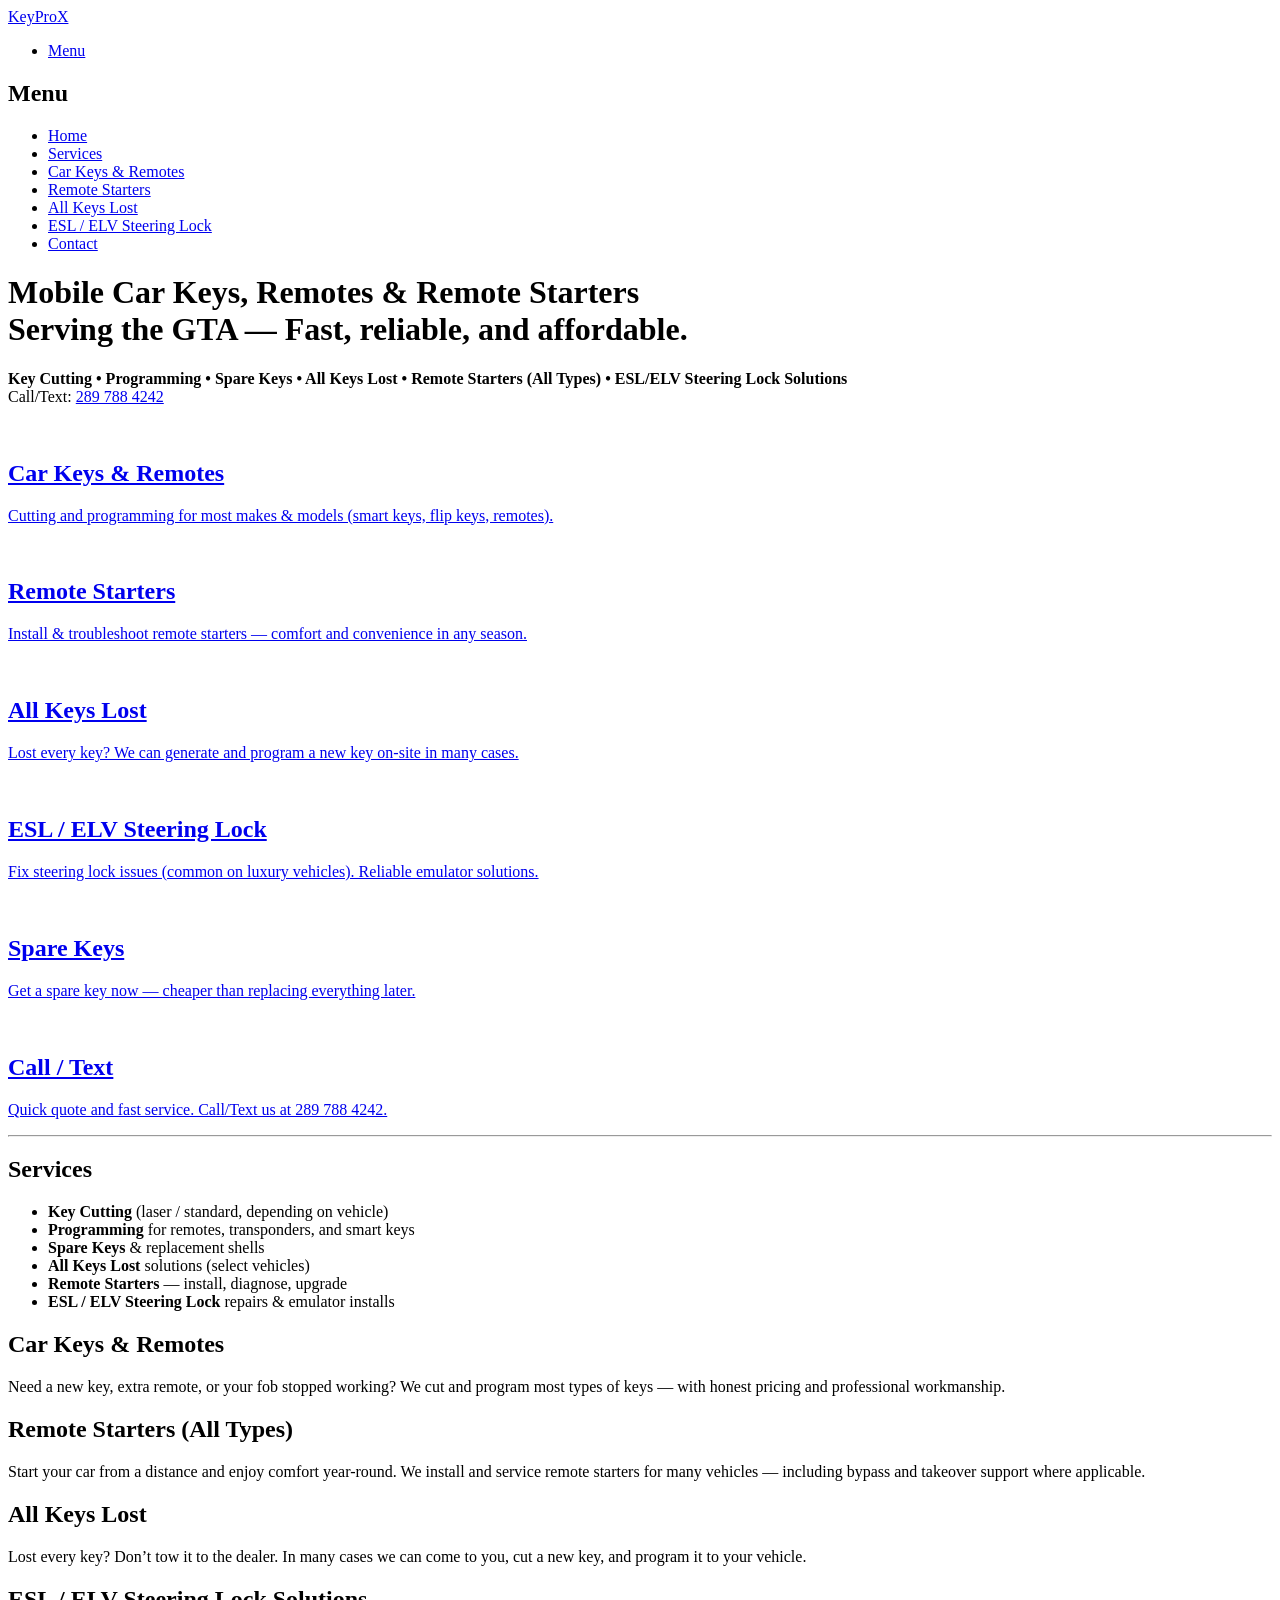
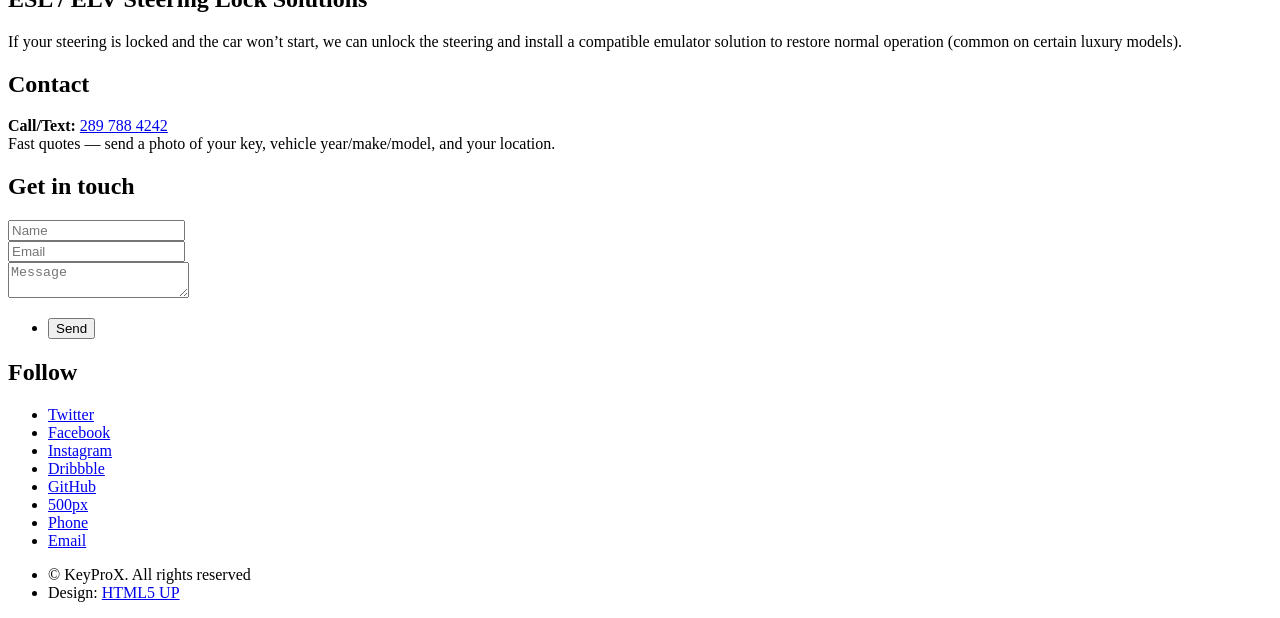
==== index.html @ 0f5be0f5 "Add files via upload" ====
<!DOCTYPE HTML>
<!--
	Phantom by HTML5 UP
	html5up.net | @ajlkn
	Free for personal and commercial use under the CCA 3.0 license (html5up.net/license)
-->
<html>
	<head>
		<title>KeyProX | Car Keys, Remotes & Remote Starters</title>
		<meta charset="utf-8" />
		<meta name="viewport" content="width=device-width, initial-scale=1, user-scalable=no" />
		<link rel="stylesheet" href="assets/css/main.css" />
		<noscript><link rel="stylesheet" href="assets/css/noscript.css" /></noscript>
	</head>
	<body class="is-preload">
		<a id="top"></a>
		<!-- Wrapper -->
			<div id="wrapper">

				<!-- Header -->
					<header id="header">
						<div class="inner">

							<!-- Logo -->
								<a href="index.html" class="logo">
									<span class="symbol"><img src="images/logo.svg" alt="" /></span><span class="title">KeyProX</span>
								</a>

							<!-- Nav -->
								<nav>
									<ul>
										<li><a href="#menu">Menu</a></li>
									</ul>
								</nav>

						</div>
					</header>

				<!-- Menu -->
					<nav id="menu">
						<h2>Menu</h2>
						<ul>
							<li><a href="#top">Home</a></li>
							<li><a href="#services">Services</a></li>
							<li><a href="#keys-remotes">Car Keys & Remotes</a></li>
							<li><a href="#remote-starters">Remote Starters</a></li>
							<li><a href="#all-keys-lost">All Keys Lost</a></li>
							<li><a href="#esl-elv">ESL / ELV Steering Lock</a></li>
							<li><a href="#contact">Contact</a></li>
						</ul>
					</nav>

				<!-- Main -->
					<div id="main">
						<div class="inner">
							<header>
								<h1>Mobile Car Keys, Remotes & Remote Starters<br />
								Serving the GTA — Fast, reliable, and affordable.</h1>
								<p><strong>Key Cutting • Programming • Spare Keys • All Keys Lost • Remote Starters (All Types) • ESL/ELV Steering Lock Solutions</strong><br />
								Call/Text: <a href="tel:2897884242">289 788 4242</a></p>
							</header>
							<section class="tiles">
<article class="style1">
									<span class="image">
										<img src="images/pic01.jpg" alt="" />
									</span>
									<a href="#keys-remotes">
										<h2>Car Keys & Remotes</h2>
										<div class="content">
											<p>Cutting and programming for most makes & models (smart keys, flip keys, remotes).</p>
										</div>
									</a>
								</article>
<article class="style2">
									<span class="image">
										<img src="images/pic02.jpg" alt="" />
									</span>
									<a href="#remote-starters">
										<h2>Remote Starters</h2>
										<div class="content">
											<p>Install & troubleshoot remote starters — comfort and convenience in any season.</p>
										</div>
									</a>
								</article>
<article class="style3">
									<span class="image">
										<img src="images/pic03.jpg" alt="" />
									</span>
									<a href="#all-keys-lost">
										<h2>All Keys Lost</h2>
										<div class="content">
											<p>Lost every key? We can generate and program a new key on-site in many cases.</p>
										</div>
									</a>
								</article>
<article class="style4">
									<span class="image">
										<img src="images/pic04.jpg" alt="" />
									</span>
									<a href="#esl-elv">
										<h2>ESL / ELV Steering Lock</h2>
										<div class="content">
											<p>Fix steering lock issues (common on luxury vehicles). Reliable emulator solutions.</p>
										</div>
									</a>
								</article>
<article class="style5">
									<span class="image">
										<img src="images/pic05.jpg" alt="" />
									</span>
									<a href="#services">
										<h2>Spare Keys</h2>
										<div class="content">
											<p>Get a spare key now — cheaper than replacing everything later.</p>
										</div>
									</a>
								</article>
<article class="style6">
									<span class="image">
										<img src="images/pic06.jpg" alt="" />
									</span>
									<a href="#contact">
										<h2>Call / Text</h2>
										<div class="content">
											<p>Quick quote and fast service. Call/Text us at 289 788 4242.</p>
										</div>
									</a>
								</article>
							</section>
						</div>
					</div>

				
							<hr />
							<section id="services">
								<h2>Services</h2>
								<ul>
									<li><strong>Key Cutting</strong> (laser / standard, depending on vehicle)</li>
									<li><strong>Programming</strong> for remotes, transponders, and smart keys</li>
									<li><strong>Spare Keys</strong> & replacement shells</li>
									<li><strong>All Keys Lost</strong> solutions (select vehicles)</li>
									<li><strong>Remote Starters</strong> — install, diagnose, upgrade</li>
									<li><strong>ESL / ELV Steering Lock</strong> repairs & emulator installs</li>
								</ul>
							</section>

							<section id="keys-remotes">
								<h2>Car Keys & Remotes</h2>
								<p>Need a new key, extra remote, or your fob stopped working? We cut and program most types of keys — with honest pricing and professional workmanship.</p>
							</section>

							<section id="remote-starters">
								<h2>Remote Starters (All Types)</h2>
								<p>Start your car from a distance and enjoy comfort year-round. We install and service remote starters for many vehicles — including bypass and takeover support where applicable.</p>
							</section>

							<section id="all-keys-lost">
								<h2>All Keys Lost</h2>
								<p>Lost every key? Don’t tow it to the dealer. In many cases we can come to you, cut a new key, and program it to your vehicle.</p>
							</section>

							<section id="esl-elv">
								<h2>ESL / ELV Steering Lock Solutions</h2>
								<p>If your steering is locked and the car won’t start, we can unlock the steering and install a compatible emulator solution to restore normal operation (common on certain luxury models).</p>
							</section>

							<section id="contact">
								<h2>Contact</h2>
								<p><strong>Call/Text:</strong> <a href="tel:2897884242">289 788 4242</a><br />
								Fast quotes — send a photo of your key, vehicle year/make/model, and your location.</p>
							</section>

<!-- Footer -->
					<footer id="footer">
						<div class="inner">
							<section>
								<h2>Get in touch</h2>
								<form method="post" action="#">
									<div class="fields">
										<div class="field half">
											<input type="text" name="name" id="name" placeholder="Name" />
										</div>
										<div class="field half">
											<input type="email" name="email" id="email" placeholder="Email" />
										</div>
										<div class="field">
											<textarea name="message" id="message" placeholder="Message"></textarea>
										</div>
									</div>
									<ul class="actions">
										<li><input type="submit" value="Send" class="primary" /></li>
									</ul>
								</form>
							</section>
							<section>
								<h2>Follow</h2>
								<ul class="icons">
									<li><a href="#" class="icon brands style2 fa-twitter"><span class="label">Twitter</span></a></li>
									<li><a href="#" class="icon brands style2 fa-facebook-f"><span class="label">Facebook</span></a></li>
									<li><a href="#" class="icon brands style2 fa-instagram"><span class="label">Instagram</span></a></li>
									<li><a href="#" class="icon brands style2 fa-dribbble"><span class="label">Dribbble</span></a></li>
									<li><a href="#" class="icon brands style2 fa-github"><span class="label">GitHub</span></a></li>
									<li><a href="#" class="icon brands style2 fa-500px"><span class="label">500px</span></a></li>
									<li><a href="tel:2897884242" class="icon solid style2 fa-phone"><span class="label">Phone</span></a></li>
									<li><a href="mailto:info@example.com" class="icon solid style2 fa-envelope"><span class="label">Email</span></a></li>
								</ul>
							</section>
							<ul class="copyright">
								<li>&copy; KeyProX. All rights reserved</li><li>Design: <a href="http://html5up.net">HTML5 UP</a></li>
							</ul>
						</div>
					</footer>

			</div>

		<!-- Scripts -->
			<script src="assets/js/jquery.min.js"></script>
			<script src="assets/js/browser.min.js"></script>
			<script src="assets/js/breakpoints.min.js"></script>
			<script src="assets/js/util.js"></script>
			<script src="assets/js/main.js"></script>

	</body>
</html>
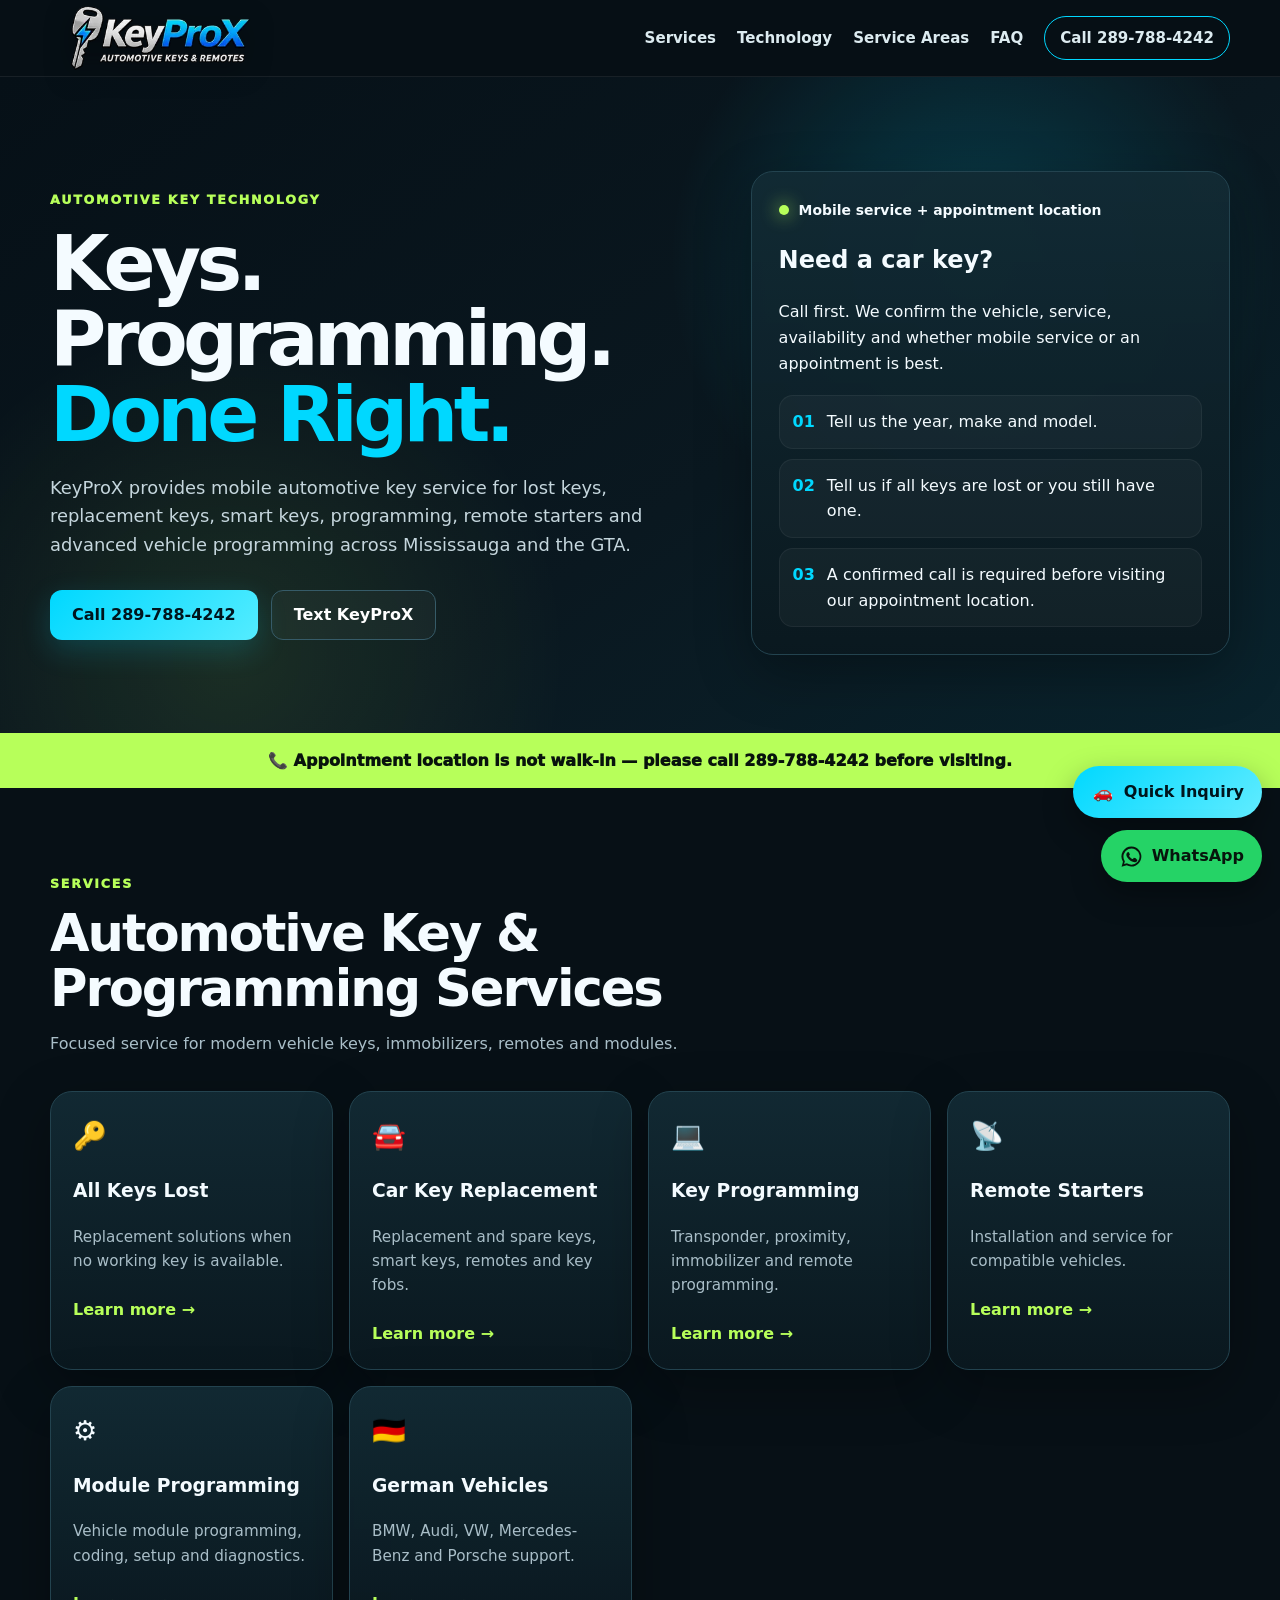
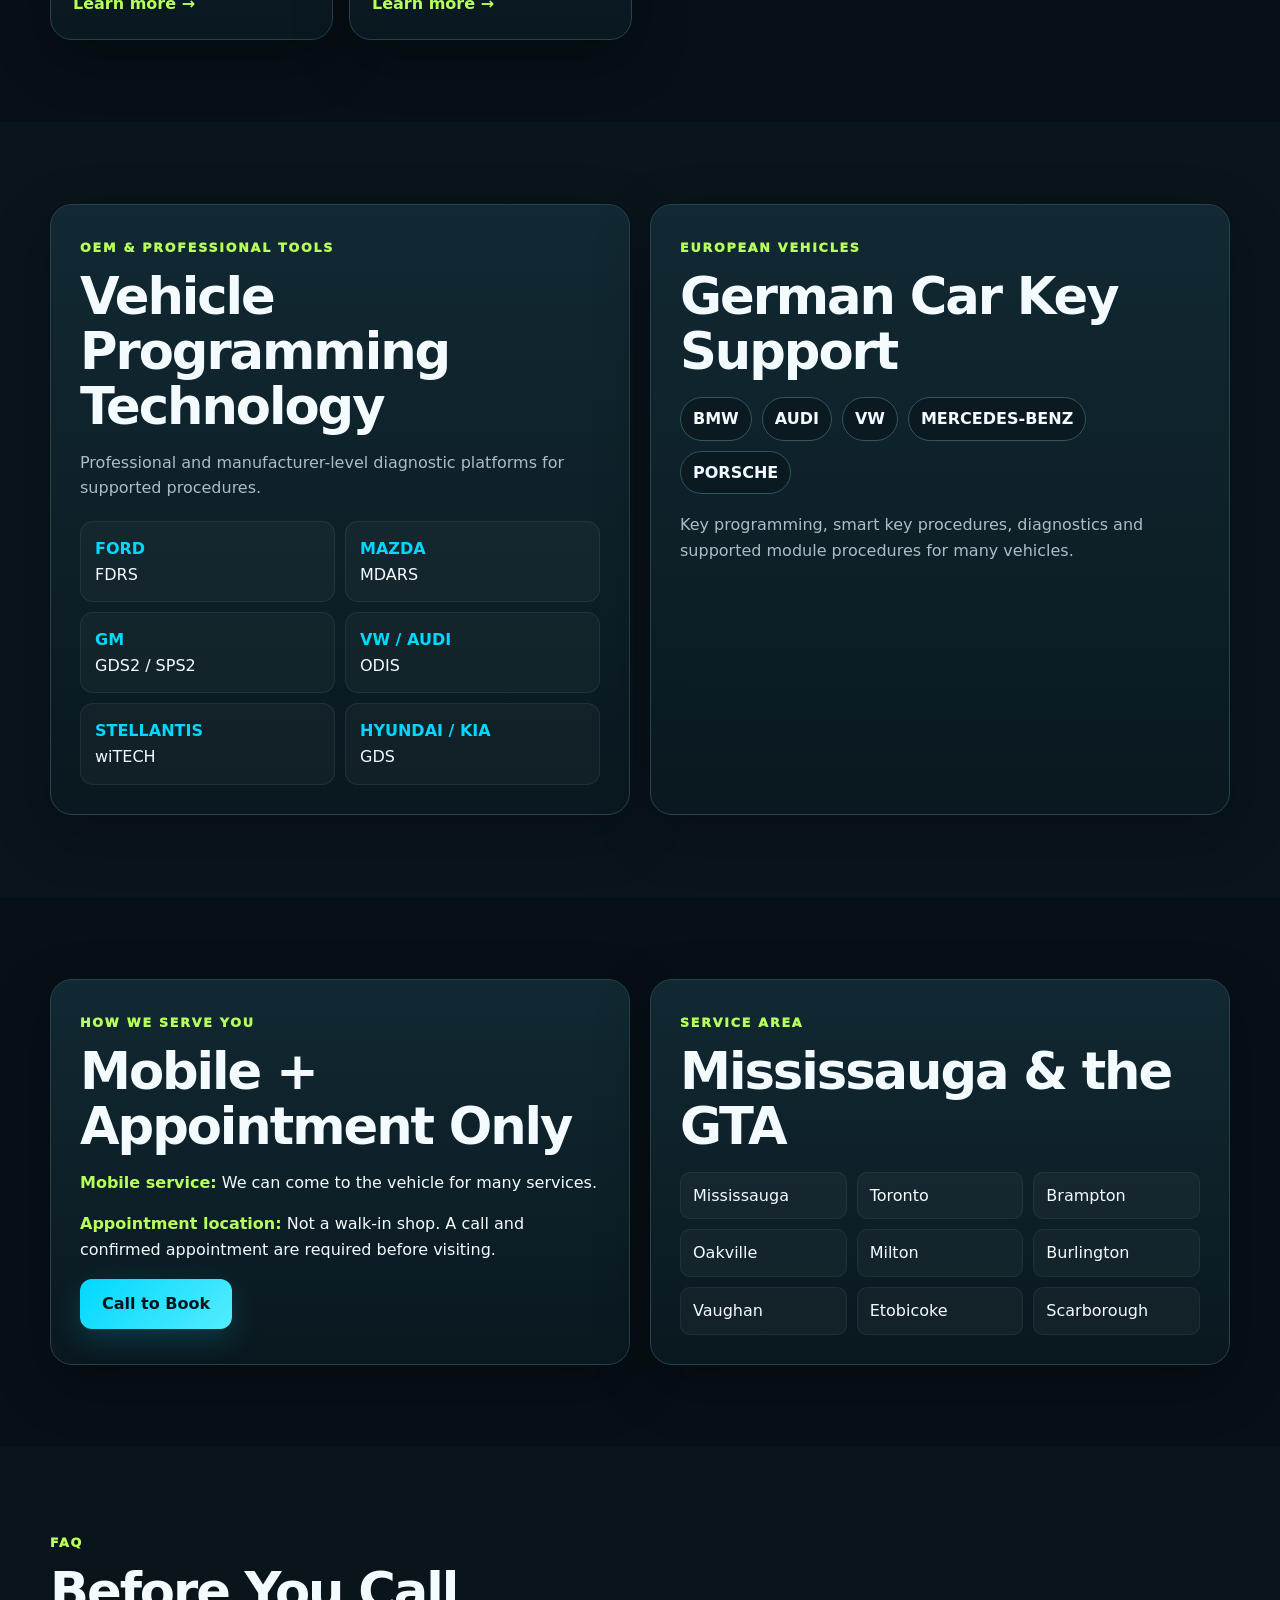
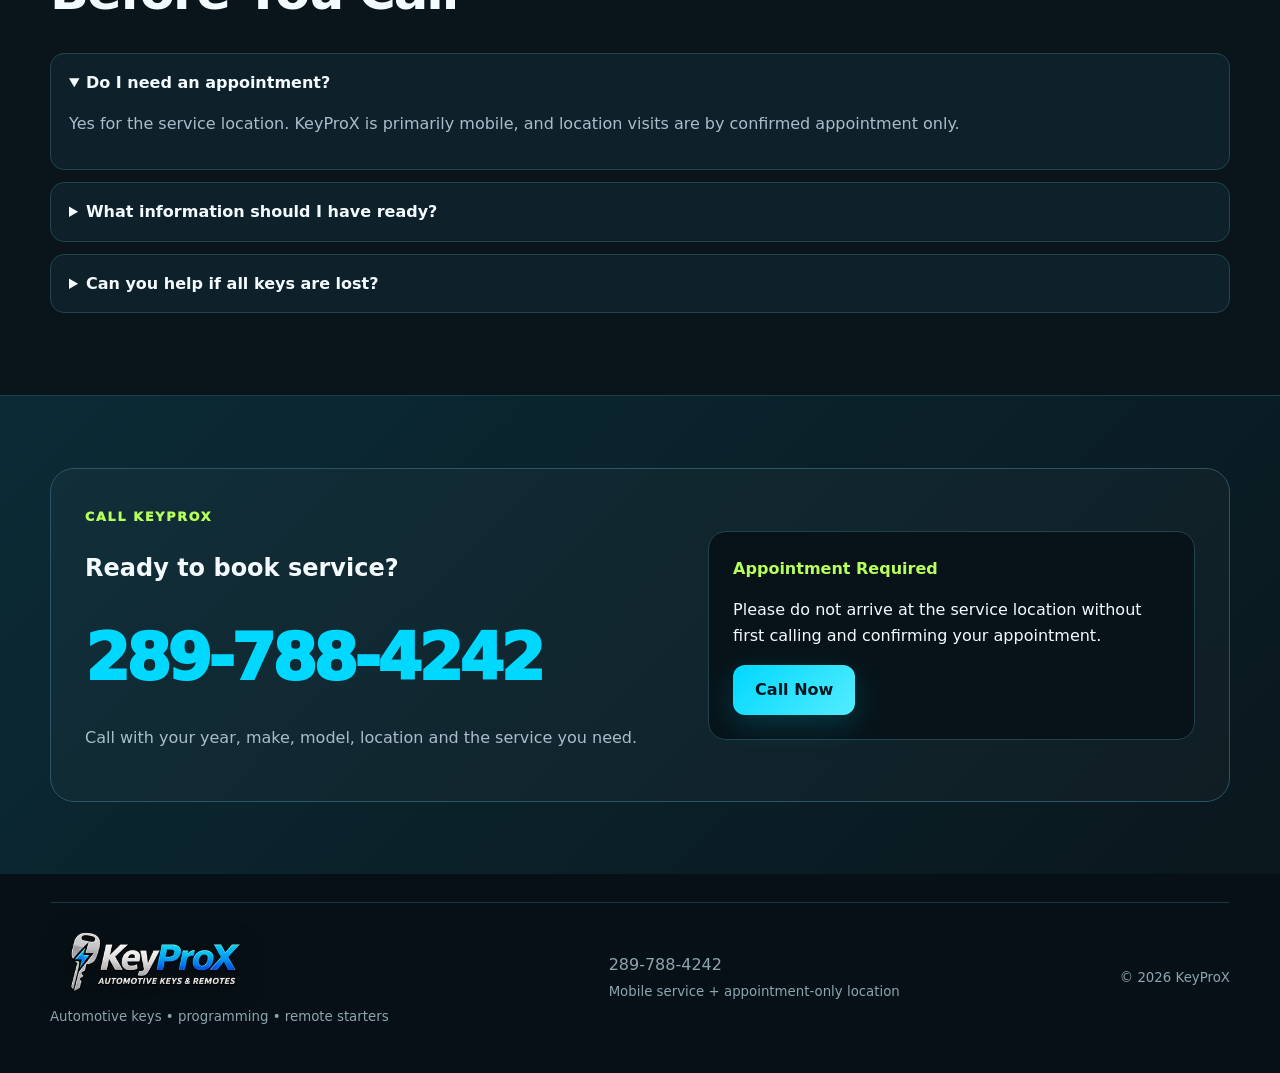
==== commit a2d3427c: "Replace site with complete KeyProX website" ====
--- a/index.html
+++ b/index.html
@@ -1,224 +1,10 @@
-<!DOCTYPE HTML>
-<!--
-	Phantom by HTML5 UP
-	html5up.net | @ajlkn
-	Free for personal and commercial use under the CCA 3.0 license (html5up.net/license)
--->
-<html>
-	<head>
-		<title>KeyProX | Car Keys, Remotes & Remote Starters</title>
-		<meta charset="utf-8" />
-		<meta name="viewport" content="width=device-width, initial-scale=1, user-scalable=no" />
-		<link rel="stylesheet" href="assets/css/main.css" />
-		<noscript><link rel="stylesheet" href="assets/css/noscript.css" /></noscript>
-	</head>
-	<body class="is-preload">
-		<a id="top"></a>
-		<!-- Wrapper -->
-			<div id="wrapper">
-
-				<!-- Header -->
-					<header id="header">
-						<div class="inner">
-
-							<!-- Logo -->
-								<a href="index.html" class="logo">
-									<span class="symbol"><img src="images/logo.svg" alt="" /></span><span class="title">KeyProX</span>
-								</a>
-
-							<!-- Nav -->
-								<nav>
-									<ul>
-										<li><a href="#menu">Menu</a></li>
-									</ul>
-								</nav>
-
-						</div>
-					</header>
-
-				<!-- Menu -->
-					<nav id="menu">
-						<h2>Menu</h2>
-						<ul>
-							<li><a href="#top">Home</a></li>
-							<li><a href="#services">Services</a></li>
-							<li><a href="#keys-remotes">Car Keys & Remotes</a></li>
-							<li><a href="#remote-starters">Remote Starters</a></li>
-							<li><a href="#all-keys-lost">All Keys Lost</a></li>
-							<li><a href="#esl-elv">ESL / ELV Steering Lock</a></li>
-							<li><a href="#contact">Contact</a></li>
-						</ul>
-					</nav>
-
-				<!-- Main -->
-					<div id="main">
-						<div class="inner">
-							<header>
-								<h1>Mobile Car Keys, Remotes & Remote Starters<br />
-								Serving the GTA — Fast, reliable, and affordable.</h1>
-								<p><strong>Key Cutting • Programming • Spare Keys • All Keys Lost • Remote Starters (All Types) • ESL/ELV Steering Lock Solutions</strong><br />
-								Call/Text: <a href="tel:2897884242">289 788 4242</a></p>
-							</header>
-							<section class="tiles">
-<article class="style1">
-									<span class="image">
-										<img src="images/pic01.jpg" alt="" />
-									</span>
-									<a href="#keys-remotes">
-										<h2>Car Keys & Remotes</h2>
-										<div class="content">
-											<p>Cutting and programming for most makes & models (smart keys, flip keys, remotes).</p>
-										</div>
-									</a>
-								</article>
-<article class="style2">
-									<span class="image">
-										<img src="images/pic02.jpg" alt="" />
-									</span>
-									<a href="#remote-starters">
-										<h2>Remote Starters</h2>
-										<div class="content">
-											<p>Install & troubleshoot remote starters — comfort and convenience in any season.</p>
-										</div>
-									</a>
-								</article>
-<article class="style3">
-									<span class="image">
-										<img src="images/pic03.jpg" alt="" />
-									</span>
-									<a href="#all-keys-lost">
-										<h2>All Keys Lost</h2>
-										<div class="content">
-											<p>Lost every key? We can generate and program a new key on-site in many cases.</p>
-										</div>
-									</a>
-								</article>
-<article class="style4">
-									<span class="image">
-										<img src="images/pic04.jpg" alt="" />
-									</span>
-									<a href="#esl-elv">
-										<h2>ESL / ELV Steering Lock</h2>
-										<div class="content">
-											<p>Fix steering lock issues (common on luxury vehicles). Reliable emulator solutions.</p>
-										</div>
-									</a>
-								</article>
-<article class="style5">
-									<span class="image">
-										<img src="images/pic05.jpg" alt="" />
-									</span>
-									<a href="#services">
-										<h2>Spare Keys</h2>
-										<div class="content">
-											<p>Get a spare key now — cheaper than replacing everything later.</p>
-										</div>
-									</a>
-								</article>
-<article class="style6">
-									<span class="image">
-										<img src="images/pic06.jpg" alt="" />
-									</span>
-									<a href="#contact">
-										<h2>Call / Text</h2>
-										<div class="content">
-											<p>Quick quote and fast service. Call/Text us at 289 788 4242.</p>
-										</div>
-									</a>
-								</article>
-							</section>
-						</div>
-					</div>
-
-				
-							<hr />
-							<section id="services">
-								<h2>Services</h2>
-								<ul>
-									<li><strong>Key Cutting</strong> (laser / standard, depending on vehicle)</li>
-									<li><strong>Programming</strong> for remotes, transponders, and smart keys</li>
-									<li><strong>Spare Keys</strong> & replacement shells</li>
-									<li><strong>All Keys Lost</strong> solutions (select vehicles)</li>
-									<li><strong>Remote Starters</strong> — install, diagnose, upgrade</li>
-									<li><strong>ESL / ELV Steering Lock</strong> repairs & emulator installs</li>
-								</ul>
-							</section>
-
-							<section id="keys-remotes">
-								<h2>Car Keys & Remotes</h2>
-								<p>Need a new key, extra remote, or your fob stopped working? We cut and program most types of keys — with honest pricing and professional workmanship.</p>
-							</section>
-
-							<section id="remote-starters">
-								<h2>Remote Starters (All Types)</h2>
-								<p>Start your car from a distance and enjoy comfort year-round. We install and service remote starters for many vehicles — including bypass and takeover support where applicable.</p>
-							</section>
-
-							<section id="all-keys-lost">
-								<h2>All Keys Lost</h2>
-								<p>Lost every key? Don’t tow it to the dealer. In many cases we can come to you, cut a new key, and program it to your vehicle.</p>
-							</section>
-
-							<section id="esl-elv">
-								<h2>ESL / ELV Steering Lock Solutions</h2>
-								<p>If your steering is locked and the car won’t start, we can unlock the steering and install a compatible emulator solution to restore normal operation (common on certain luxury models).</p>
-							</section>
-
-							<section id="contact">
-								<h2>Contact</h2>
-								<p><strong>Call/Text:</strong> <a href="tel:2897884242">289 788 4242</a><br />
-								Fast quotes — send a photo of your key, vehicle year/make/model, and your location.</p>
-							</section>
-
-<!-- Footer -->
-					<footer id="footer">
-						<div class="inner">
-							<section>
-								<h2>Get in touch</h2>
-								<form method="post" action="#">
-									<div class="fields">
-										<div class="field half">
-											<input type="text" name="name" id="name" placeholder="Name" />
-										</div>
-										<div class="field half">
-											<input type="email" name="email" id="email" placeholder="Email" />
-										</div>
-										<div class="field">
-											<textarea name="message" id="message" placeholder="Message"></textarea>
-										</div>
-									</div>
-									<ul class="actions">
-										<li><input type="submit" value="Send" class="primary" /></li>
-									</ul>
-								</form>
-							</section>
-							<section>
-								<h2>Follow</h2>
-								<ul class="icons">
-									<li><a href="#" class="icon brands style2 fa-twitter"><span class="label">Twitter</span></a></li>
-									<li><a href="#" class="icon brands style2 fa-facebook-f"><span class="label">Facebook</span></a></li>
-									<li><a href="#" class="icon brands style2 fa-instagram"><span class="label">Instagram</span></a></li>
-									<li><a href="#" class="icon brands style2 fa-dribbble"><span class="label">Dribbble</span></a></li>
-									<li><a href="#" class="icon brands style2 fa-github"><span class="label">GitHub</span></a></li>
-									<li><a href="#" class="icon brands style2 fa-500px"><span class="label">500px</span></a></li>
-									<li><a href="tel:2897884242" class="icon solid style2 fa-phone"><span class="label">Phone</span></a></li>
-									<li><a href="mailto:info@example.com" class="icon solid style2 fa-envelope"><span class="label">Email</span></a></li>
-								</ul>
-							</section>
-							<ul class="copyright">
-								<li>&copy; KeyProX. All rights reserved</li><li>Design: <a href="http://html5up.net">HTML5 UP</a></li>
-							</ul>
-						</div>
-					</footer>
-
-			</div>
-
-		<!-- Scripts -->
-			<script src="assets/js/jquery.min.js"></script>
-			<script src="assets/js/browser.min.js"></script>
-			<script src="assets/js/breakpoints.min.js"></script>
-			<script src="assets/js/util.js"></script>
-			<script src="assets/js/main.js"></script>
-
-	</body>
-</html>+<!doctype html><html lang="en-CA"><head><meta charset="utf-8"><meta name="viewport" content="width=device-width,initial-scale=1"><title>KeyProX | Car Key Replacement, Programming & Remote Starters</title><meta name="description" content="KeyProX provides mobile automotive locksmith services including all keys lost, car key replacement, key programming, smart keys, remote starters and module programming across Mississauga and the GTA. Call 289-788-4242."><meta name="theme-color" content="#071016"><meta name="robots" content="index,follow"><link rel="canonical" href="https://keyprox.github.io/"><link rel="icon" href="favicon.svg" type="image/svg+xml"><link rel="stylesheet" href="styles.css"><script type="application/ld+json">{"@context":"https://schema.org","@type":"Locksmith","name":"KeyProX","url":"https://keyprox.github.io/","telephone":"+1-289-788-4242","description":"Mobile automotive locksmith and vehicle key programming service with an appointment-only location. Call before visiting.","areaServed":["Mississauga","Toronto","Brampton","Oakville","Milton","Burlington","Vaughan","Etobicoke","Scarborough"]}</script></head><body><header class="topbar"><div class="shell nav-shell"><a class="brand" href="index.html"><span class="brand-mark">KX</span><span>KeyPro<span class="brand-x">X</span></span></a><button class="menu" aria-label="Open menu" aria-expanded="false">☰</button><nav class="nav"><a href="index.html#services">Services</a><a href="index.html#technology">Technology</a><a href="index.html#areas">Service Areas</a><a href="index.html#faq">FAQ</a><a class="nav-call" href="tel:+12897884242">Call 289-788-4242</a></nav></div></header><main>
+<section class="hero"><div class="shell hero-grid"><div><span class="eyebrow">AUTOMOTIVE KEY TECHNOLOGY</span><h1>Keys. Programming. <span>Done Right.</span></h1><p class="hero-copy">KeyProX provides mobile automotive key service for lost keys, replacement keys, smart keys, programming, remote starters and advanced vehicle programming across Mississauga and the GTA.</p><div class="cta-row"><a class="btn btn-primary" href="tel:+12897884242">Call 289-788-4242</a><a class="btn btn-secondary" href="sms:+12897884242">Text KeyProX</a></div></div><aside class="hero-card"><div class="status"><span class="status-dot"></span> Mobile service + appointment location</div><h2>Need a car key?</h2><p>Call first. We confirm the vehicle, service, availability and whether mobile service or an appointment is best.</p><div class="quick-list"><div><b>01</b><span>Tell us the year, make and model.</span></div><div><b>02</b><span>Tell us if all keys are lost or you still have one.</span></div><div><b>03</b><span>A confirmed call is required before visiting our appointment location.</span></div></div></aside></div></section>
+<div class="notice-strip"><div class="shell notice-inner">📞 Appointment location is not walk-in — please call 289-788-4242 before visiting.</div></div>
+<section class="section" id="services"><div class="shell"><div class="section-head"><span class="kicker">SERVICES</span><h2>Automotive Key & Programming Services</h2><p>Focused service for modern vehicle keys, immobilizers, remotes and modules.</p></div><div class="service-grid">
+<article class="card"><span class="card-icon">🔑</span><h3>All Keys Lost</h3><p>Replacement solutions when no working key is available.</p><a href="all-keys-lost/">Learn more →</a></article><article class="card"><span class="card-icon">🚘</span><h3>Car Key Replacement</h3><p>Replacement and spare keys, smart keys, remotes and key fobs.</p><a href="car-key-replacement/">Learn more →</a></article><article class="card"><span class="card-icon">💻</span><h3>Key Programming</h3><p>Transponder, proximity, immobilizer and remote programming.</p><a href="key-programming/">Learn more →</a></article><article class="card"><span class="card-icon">📡</span><h3>Remote Starters</h3><p>Installation and service for compatible vehicles.</p><a href="remote-starters/">Learn more →</a></article><article class="card"><span class="card-icon">⚙️</span><h3>Module Programming</h3><p>Vehicle module programming, coding, setup and diagnostics.</p><a href="module-programming/">Learn more →</a></article><article class="card"><span class="card-icon">🇩🇪</span><h3>German Vehicles</h3><p>BMW, Audi, VW, Mercedes-Benz and Porsche support.</p><a href="german-car-keys/">Learn more →</a></article></div></div></section>
+<section class="section section-alt" id="technology"><div class="shell tech-grid"><article class="panel"><span class="kicker">OEM & PROFESSIONAL TOOLS</span><h2>Vehicle Programming Technology</h2><p class="muted">Professional and manufacturer-level diagnostic platforms for supported procedures.</p><div class="platforms"><div class="platform"><b>FORD</b>FDRS</div><div class="platform"><b>MAZDA</b>MDARS</div><div class="platform"><b>GM</b>GDS2 / SPS2</div><div class="platform"><b>VW / AUDI</b>ODIS</div><div class="platform"><b>STELLANTIS</b>wiTECH</div><div class="platform"><b>HYUNDAI / KIA</b>GDS</div></div></article><article class="panel"><span class="kicker">EUROPEAN VEHICLES</span><h2>German Car Key Support</h2><div class="brand-chips"><span>BMW</span><span>AUDI</span><span>VW</span><span>MERCEDES-BENZ</span><span>PORSCHE</span></div><p class="muted">Key programming, smart key procedures, diagnostics and supported module procedures for many vehicles.</p></article></div></section>
+<section class="section" id="areas"><div class="shell location-grid"><article class="location-card"><span class="kicker">HOW WE SERVE YOU</span><h2>Mobile + Appointment Only</h2><p><strong style="color:var(--green)">Mobile service:</strong> We can come to the vehicle for many services.</p><p><strong style="color:var(--green)">Appointment location:</strong> Not a walk-in shop. A call and confirmed appointment are required before visiting.</p><a class="btn btn-primary" href="tel:+12897884242">Call to Book</a></article><article class="location-card"><span class="kicker">SERVICE AREA</span><h2>Mississauga & the GTA</h2><div class="area-grid"><a href="mississauga-car-key-locksmith/">Mississauga</a><span>Toronto</span><span>Brampton</span><span>Oakville</span><span>Milton</span><span>Burlington</span><span>Vaughan</span><span>Etobicoke</span><span>Scarborough</span></div></article></div></section>
+<section class="section section-alt" id="faq"><div class="shell"><div class="section-head"><span class="kicker">FAQ</span><h2>Before You Call</h2></div><div class="faq"><details open><summary>Do I need an appointment?</summary><p>Yes for the service location. KeyProX is primarily mobile, and location visits are by confirmed appointment only.</p></details><details><summary>What information should I have ready?</summary><p>Your vehicle year, make, model, location, service needed, and whether you have a working key.</p></details><details><summary>Can you help if all keys are lost?</summary><p>For many supported vehicles, yes. Ownership or authorization may need to be verified.</p></details></div></div></section>
+<section class="contact-band"><div class="shell contact-box"><div><span class="kicker">CALL KEYPROX</span><h2>Ready to book service?</h2><a class="phone-big" href="tel:+12897884242">289-788-4242</a><p class="muted">Call with your year, make, model, location and the service you need.</p></div><div class="call-card"><b>Appointment Required</b><p>Please do not arrive at the service location without first calling and confirming your appointment.</p><a class="btn btn-primary" href="tel:+12897884242">Call Now</a></div></div></section>
+</main><footer class="footer"><div class="shell footer-inner"><div><b>KeyProX</b><br><small>Automotive keys • programming • remote starters</small></div><div><a href="tel:+12897884242">289-788-4242</a><br><small>Mobile service + appointment-only location</small></div><small>© <span id="year"></span> KeyProX</small></div></footer><script src="script.js"></script></body></html>
--- a/styles.css
+++ b/styles.css
@@ -0,0 +1,194 @@
+:root{--bg:#071016;--bg2:#0b1820;--panel:#0e2029;--panel2:#112a34;--text:#f4fbff;--muted:#a9bec8;--cyan:#00d8ff;--green:#b7ff5a;--line:#23434f;--shadow:0 18px 55px rgba(0,0,0,.3)}
+*{box-sizing:border-box}html{scroll-behavior:smooth}body{margin:0;font-family:Inter,ui-sans-serif,system-ui,-apple-system,"Segoe UI",Arial,sans-serif;background:var(--bg);color:var(--text);line-height:1.6}a{color:inherit;text-decoration:none}.shell{width:min(1180px,calc(100% - 36px));margin:auto}
+.topbar{position:sticky;top:0;z-index:50;background:rgba(7,16,22,.93);backdrop-filter:blur(14px);border-bottom:1px solid rgba(255,255,255,.07)}.nav-shell{min-height:76px;display:flex;align-items:center;gap:28px}.brand{display:flex;align-items:center;gap:11px;font-size:1.38rem;font-weight:950;letter-spacing:-.04em}.brand-mark{width:43px;height:43px;border-radius:13px;display:grid;place-items:center;color:#00141a;background:linear-gradient(135deg,var(--cyan),var(--green));font-weight:950}.brand-x{color:var(--cyan)}
+.nav{margin-left:auto;display:flex;align-items:center;gap:21px;font-size:.94rem;font-weight:800}.nav a{color:#dcebf0}.nav a:hover{color:var(--cyan)}.nav-call{border:1px solid var(--cyan);padding:9px 15px;border-radius:999px}.menu{display:none;margin-left:auto;background:none;border:1px solid var(--line);color:var(--text);border-radius:10px;padding:8px 11px;font-size:1.2rem}
+.hero{position:relative;overflow:hidden;padding:94px 0 78px;background:radial-gradient(circle at 76% 28%,rgba(0,216,255,.2),transparent 28%),radial-gradient(circle at 18% 88%,rgba(183,255,90,.1),transparent 28%),linear-gradient(145deg,#061017,#0a1820 58%,#09232d)}.hero-grid{position:relative;z-index:1;display:grid;grid-template-columns:1.15fr .85fr;gap:52px;align-items:center}.eyebrow,.kicker{display:inline-flex;color:var(--green);font-size:.79rem;letter-spacing:.14em;text-transform:uppercase;font-weight:950}.hero h1,.subhero h1{font-size:clamp(2.75rem,6vw,5.3rem);line-height:.98;letter-spacing:-.06em;margin:14px 0 22px}.hero h1 span{color:var(--cyan)}.hero-copy{font-size:1.12rem;color:#c5d6dd;max-width:740px}.cta-row{display:flex;flex-wrap:wrap;gap:13px;margin-top:30px}
+.btn{display:inline-flex;align-items:center;justify-content:center;min-height:50px;padding:0 22px;border-radius:12px;font-weight:900}.btn-primary{background:linear-gradient(135deg,var(--cyan),#54ecff);color:#00151d;box-shadow:0 10px 30px rgba(0,216,255,.18)}.btn-secondary{border:1px solid #365b68;background:rgba(255,255,255,.03);color:#fff}
+.hero-card,.panel,.card,.location-card,.sidebox{background:linear-gradient(180deg,rgba(18,42,52,.95),rgba(10,24,31,.98));border:1px solid var(--line);border-radius:22px;box-shadow:var(--shadow)}.hero-card{padding:27px}.status{display:flex;gap:10px;align-items:center;font-size:.87rem;font-weight:850}.status-dot{width:10px;height:10px;border-radius:50%;background:var(--green);box-shadow:0 0 18px var(--green)}.quick-list{display:grid;gap:10px;margin-top:19px}.quick-list div{display:flex;gap:12px;padding:13px;border-radius:14px;background:rgba(255,255,255,.035);border:1px solid rgba(255,255,255,.05)}.quick-list b{color:var(--cyan)}
+.notice-strip{background:var(--green);color:#08130d}.notice-inner{min-height:55px;display:flex;align-items:center;justify-content:center;text-align:center;font-weight:950}.section{padding:82px 0}.section-alt{background:#09151b}.section-head{max-width:760px;margin-bottom:34px}.section h2{font-size:clamp(2rem,4vw,3.2rem);line-height:1.07;letter-spacing:-.04em;margin:10px 0 14px}.section-head p,.muted{color:var(--muted)}
+.service-grid{display:grid;grid-template-columns:repeat(4,1fr);gap:16px}.card{padding:22px;transition:.2s ease}.card:hover{transform:translateY(-3px);border-color:#2e7185}.card-icon{font-size:1.7rem}.card p{color:var(--muted);font-size:.95rem}.card a{display:inline-block;margin-top:8px;color:var(--green);font-weight:900}
+.tech-grid,.location-grid{display:grid;grid-template-columns:1fr 1fr;gap:20px}.panel,.location-card{padding:29px}.platforms{display:grid;grid-template-columns:repeat(2,1fr);gap:10px;margin-top:20px}.platform{padding:14px;border:1px solid rgba(255,255,255,.07);border-radius:13px;background:rgba(255,255,255,.03)}.platform b{display:block;color:var(--cyan)}.brand-chips{display:flex;flex-wrap:wrap;gap:10px;margin:18px 0}.brand-chips span{border:1px solid #315560;border-radius:999px;padding:8px 12px;font-weight:850;background:#0b1a21}.area-grid{display:grid;grid-template-columns:repeat(3,1fr);gap:10px;margin-top:18px}.area-grid a,.area-grid span{padding:10px 12px;border-radius:10px;background:rgba(255,255,255,.035);border:1px solid rgba(255,255,255,.055)}
+.faq{display:grid;gap:12px}.faq details{background:var(--panel);border:1px solid var(--line);border-radius:14px;padding:16px 18px}.faq summary{cursor:pointer;font-weight:850}.faq p{color:var(--muted)}
+.contact-band{padding:72px 0;background:linear-gradient(135deg,#0b2b36,#0a171d);border-top:1px solid #173f4c}.contact-box{display:grid;grid-template-columns:1.1fr .9fr;gap:28px;align-items:center;border:1px solid #285666;border-radius:24px;padding:34px;background:rgba(255,255,255,.025)}.phone-big{display:block;font-size:clamp(2.2rem,5vw,4.15rem);font-weight:950;letter-spacing:-.055em;color:var(--cyan)}.call-card{padding:24px;border-radius:18px;background:#071319;border:1px solid #21434f}.call-card b{display:block;color:var(--green);margin-bottom:8px}.footer{padding:28px 0 44px;color:#8da5af}.footer-inner{display:flex;gap:20px;align-items:center;justify-content:space-between;border-top:1px solid #1d3540;padding-top:24px}
+.subhero{padding:72px 0 54px;background:linear-gradient(145deg,#061017,#0a2029)}.subhero h1{font-size:clamp(2.5rem,5vw,4.5rem)}.breadcrumb{color:#8ba5af;font-size:.9rem;margin-bottom:12px}.content-grid{display:grid;grid-template-columns:1fr 330px;gap:34px;align-items:start}.prose{font-size:1.04rem;color:#d7e5ea}.prose h2{font-size:2rem;margin-top:34px}.prose ul{padding-left:20px}.sidebox{position:sticky;top:100px;padding:22px}.sidebox .btn{width:100%;margin-top:10px}.sidebox small{display:block;color:var(--muted);margin-top:13px}
+@media(max-width:950px){.nav{display:none;position:absolute;top:68px;left:18px;right:18px;background:#09171d;border:1px solid var(--line);padding:16px;border-radius:14px;flex-direction:column;align-items:stretch}.nav.open{display:flex}.menu{display:block}.hero-grid,.tech-grid,.location-grid,.contact-box,.content-grid{grid-template-columns:1fr}.service-grid{grid-template-columns:repeat(2,1fr)}.sidebox{position:static}}
+@media(max-width:620px){.shell{width:min(100% - 24px,1180px)}.hero{padding:65px 0 54px}.service-grid,.platforms,.area-grid{grid-template-columns:1fr}.cta-row .btn{width:100%}.footer-inner{flex-direction:column;align-items:flex-start}.brand{font-size:1.18rem}}
+
+
+/* === KEYPROX FLOATING INQUIRY + WHATSAPP === */
+.kpx-float-stack{
+  position:fixed;
+  right:18px;
+  bottom:18px;
+  z-index:999;
+  display:flex;
+  flex-direction:column;
+  align-items:flex-end;
+  gap:12px;
+}
+.kpx-float-btn{
+  border:0;
+  cursor:pointer;
+  font:inherit;
+  font-weight:900;
+  display:flex;
+  align-items:center;
+  justify-content:center;
+  gap:9px;
+  min-height:52px;
+  border-radius:999px;
+  padding:0 18px;
+  box-shadow:0 12px 30px rgba(0,0,0,.34);
+  transition:transform .18s ease,box-shadow .18s ease;
+}
+.kpx-float-btn:hover{transform:translateY(-2px);box-shadow:0 16px 36px rgba(0,0,0,.42)}
+.kpx-inquiry-launcher{
+  background:linear-gradient(135deg,var(--cyan),#61ecff);
+  color:#00151d;
+}
+.kpx-whatsapp{
+  background:#25D366;
+  color:#07150c;
+}
+.kpx-float-icon{
+  width:24px;
+  height:24px;
+  display:grid;
+  place-items:center;
+  flex:0 0 auto;
+}
+.kpx-whatsapp svg{width:25px;height:25px}
+.kpx-backdrop{
+  position:fixed;
+  inset:0;
+  z-index:1000;
+  background:rgba(0,0,0,.58);
+  backdrop-filter:blur(3px);
+}
+.kpx-inquiry-panel{
+  position:fixed;
+  z-index:1001;
+  right:0;
+  top:0;
+  width:min(470px,100%);
+  height:100dvh;
+  overflow:auto;
+  background:#08151c;
+  color:var(--text);
+  border-left:1px solid #285462;
+  box-shadow:-24px 0 70px rgba(0,0,0,.48);
+  padding:26px;
+  animation:kpxSlideIn .22s ease-out;
+}
+@keyframes kpxSlideIn{from{transform:translateX(100%);opacity:.4}to{transform:translateX(0);opacity:1}}
+.kpx-inquiry-head{
+  display:grid;
+  grid-template-columns:1fr auto;
+  gap:18px;
+  align-items:start;
+  padding-bottom:18px;
+  border-bottom:1px solid #1d3d48;
+}
+.kpx-inquiry-head small{
+  color:var(--green);
+  font-weight:950;
+  letter-spacing:.13em;
+}
+.kpx-inquiry-head h2{
+  margin:4px 0 5px;
+  font-size:2rem;
+  letter-spacing:-.04em;
+}
+.kpx-inquiry-head p{margin:0;color:var(--muted);font-size:.95rem}
+.kpx-close{
+  width:42px;
+  height:42px;
+  border-radius:50%;
+  border:1px solid #315864;
+  background:#0d222b;
+  color:#fff;
+  font-size:25px;
+  cursor:pointer;
+}
+.kpx-inquiry-form{display:grid;gap:14px;padding-top:20px}
+.kpx-inquiry-form label{display:grid;gap:6px;font-size:.82rem;font-weight:850;color:#cfe0e6}
+.kpx-inquiry-form input,
+.kpx-inquiry-form select,
+.kpx-inquiry-form textarea{
+  width:100%;
+  border:1px solid #2d5360;
+  border-radius:11px;
+  padding:12px 13px;
+  background:#0c1d24;
+  color:#fff;
+  font:inherit;
+  outline:none;
+}
+.kpx-inquiry-form input:focus,
+.kpx-inquiry-form select:focus,
+.kpx-inquiry-form textarea:focus{
+  border-color:var(--cyan);
+  box-shadow:0 0 0 3px rgba(0,216,255,.12);
+}
+.kpx-inquiry-form textarea{min-height:92px;resize:vertical}
+.kpx-two{display:grid;grid-template-columns:1fr 1fr;gap:12px}
+.kpx-inquiry-submit{
+  border:0;
+  border-radius:12px;
+  min-height:52px;
+  padding:0 18px;
+  background:#25D366;
+  color:#07150c;
+  font:inherit;
+  font-weight:950;
+  cursor:pointer;
+  display:flex;
+  justify-content:center;
+  align-items:center;
+  gap:9px;
+}
+.kpx-inquiry-note{
+  margin:0;
+  color:#8fa9b3;
+  font-size:.78rem;
+  text-align:center;
+}
+body.kpx-modal-open{overflow:hidden}
+@media(max-width:620px){
+  .kpx-float-stack{right:12px;bottom:12px;gap:9px}
+  .kpx-float-btn{min-height:49px;padding:0 14px}
+  .kpx-float-label{display:none}
+  .kpx-float-btn{width:52px;height:52px;padding:0}
+  .kpx-inquiry-panel{padding:20px 16px}
+  .kpx-two{grid-template-columns:1fr}
+}
+
+
+/* === KEYPROX LOGO BRANDING === */
+.brand{
+  min-width:230px;
+}
+.brand-logo-img{
+  display:block;
+  width:220px;
+  max-width:34vw;
+  height:auto;
+  object-fit:contain;
+  filter:drop-shadow(0 6px 14px rgba(0,0,0,.35));
+}
+.footer-logo-img{
+  width:210px;
+  max-width:100%;
+  height:auto;
+  display:block;
+  margin-bottom:6px;
+  filter:drop-shadow(0 6px 14px rgba(0,0,0,.28));
+}
+@media(max-width:950px){
+  .brand{min-width:0}
+  .brand-logo-img{width:180px;max-width:55vw}
+}
+@media(max-width:620px){
+  .brand-logo-img{width:152px;max-width:58vw}
+  .footer-logo-img{width:180px}
+}
